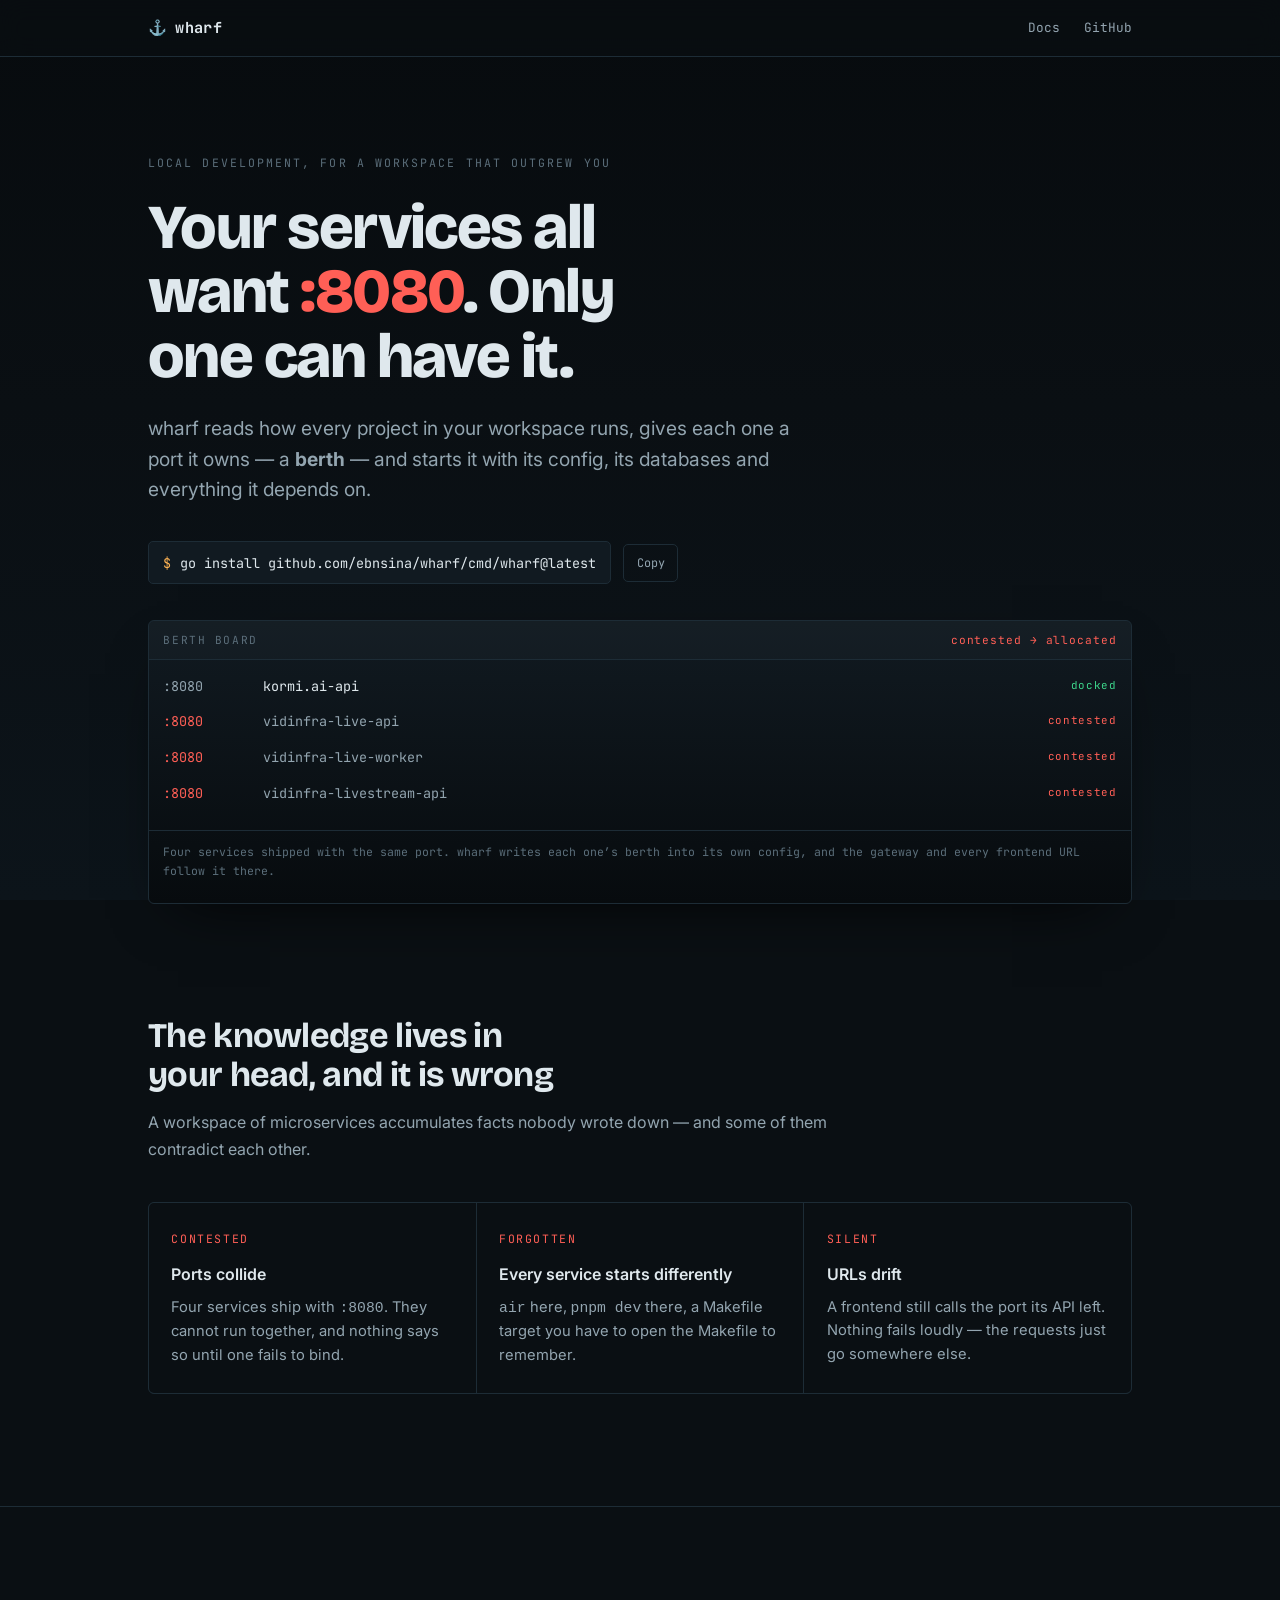
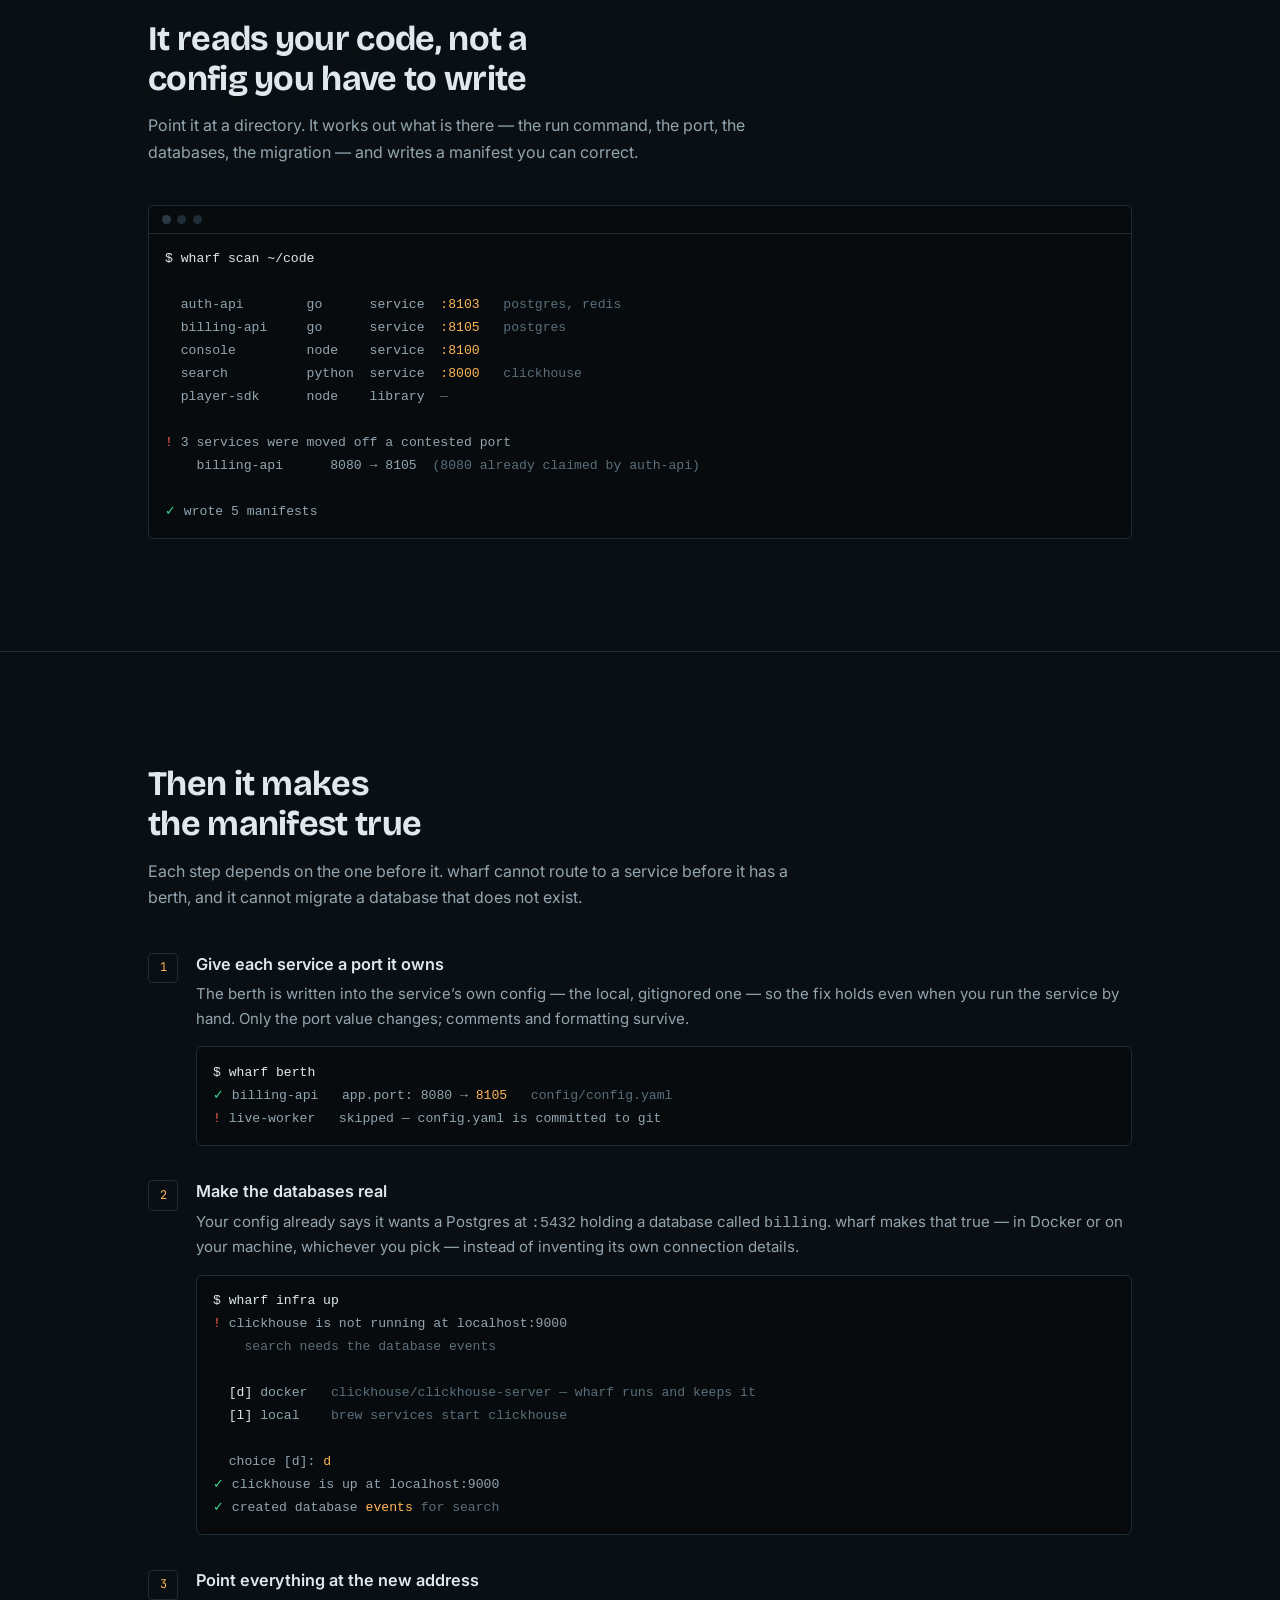
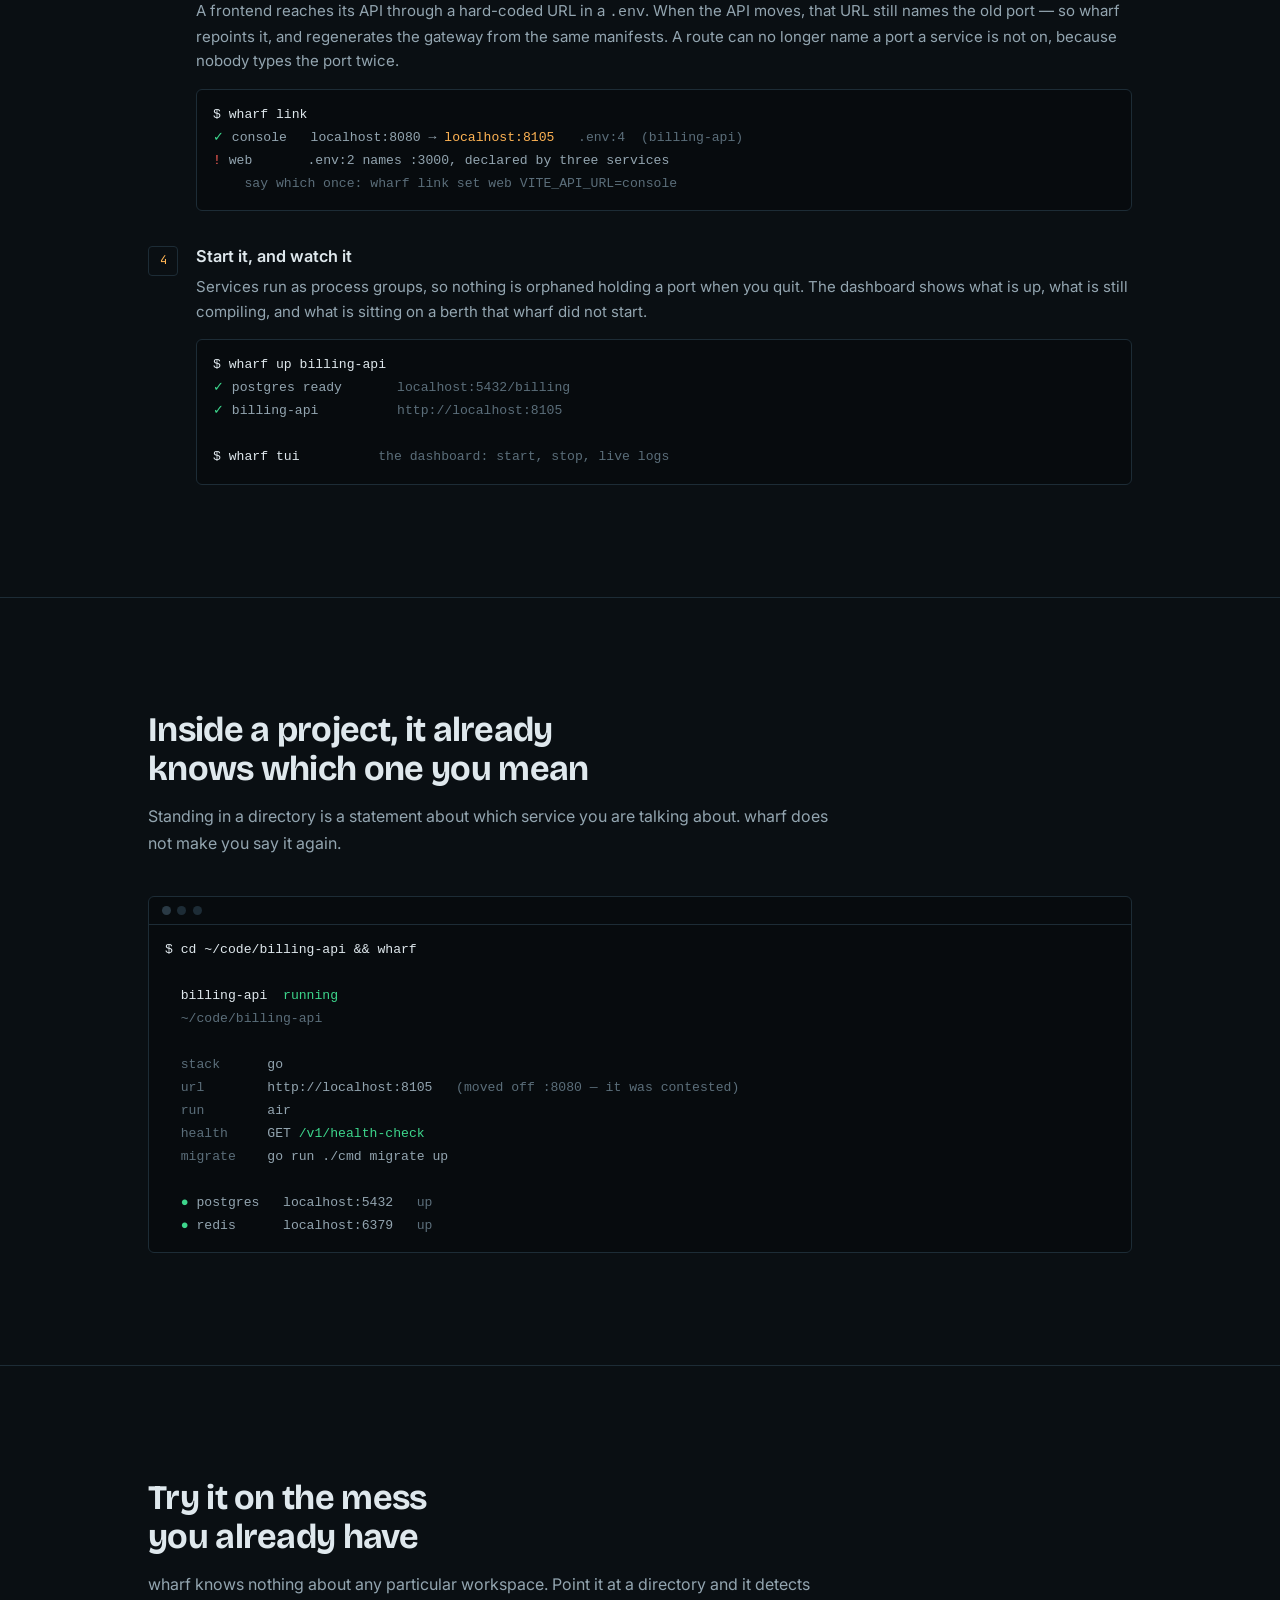
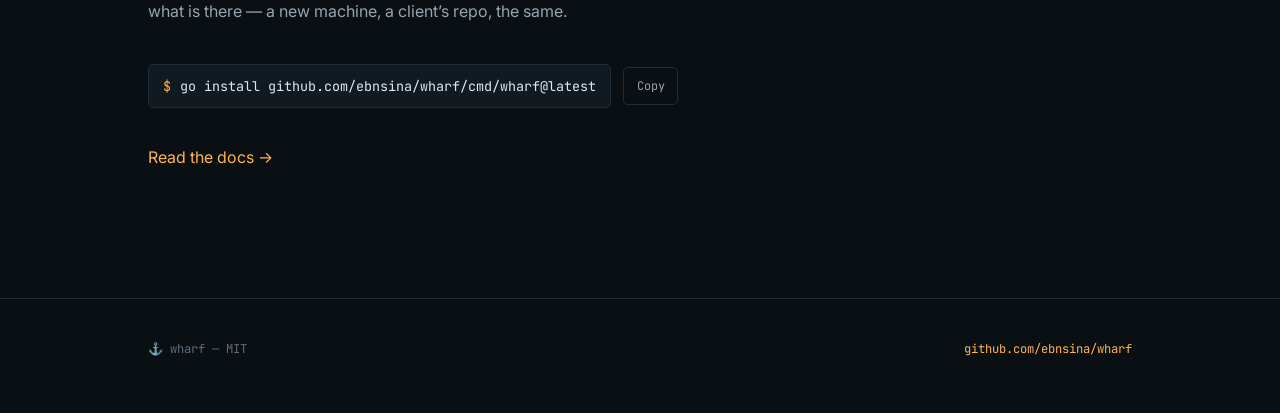
==== site/index.html @ 0d89bdb2 "Add a landing page and docs, published to GitHub Pages from site/ The palette is taken from navigati" ====
<!doctype html>
<html lang="en">
<head>
<meta charset="utf-8">
<meta name="viewport" content="width=device-width, initial-scale=1">
<title>wharf — run your local services without remembering how</title>
<meta name="description" content="wharf reads how every project in your workspace runs, gives each one a port it owns, and starts it with its config, its databases and its dependencies.">

<meta property="og:title" content="wharf — run your local services without remembering how">
<meta property="og:description" content="Your services all want :8080. Only one of them can have it.">
<meta property="og:type" content="website">

<link rel="preconnect" href="https://fonts.googleapis.com">
<link rel="preconnect" href="https://fonts.gstatic.com" crossorigin>
<link href="https://fonts.googleapis.com/css2?family=Bricolage+Grotesque:opsz,wght@12..96,700;12..96,800&family=Inter:wght@400;600&family=JetBrains+Mono:wght@400;700&display=swap" rel="stylesheet">
<link rel="stylesheet" href="style.css">
<link rel="icon" href="data:image/svg+xml,<svg xmlns=%22http://www.w3.org/2000/svg%22 viewBox=%220 0 100 100%22><text y=%22.9em%22 font-size=%2290%22>⚓</text></svg>">
</head>
<body>

<header class="masthead">
  <div class="wrap masthead__inner">
    <a class="brand" href="./"><span class="brand__mark">⚓</span>wharf</a>
    <nav class="masthead__nav">
      <a href="docs.html">Docs</a>
      <a href="https://github.com/ebnsina/wharf">GitHub</a>
    </nav>
  </div>
</header>

<main>

  <!-- Hero. The thesis is the collision, so the collision is what you see. -->
  <section class="hero">
    <div class="wrap">
      <p class="eyebrow">Local development, for a workspace that outgrew you</p>

      <h1 class="hero__title">Your services all want <em>:8080</em>. Only one can have it.</h1>

      <p class="hero__lede">
        wharf reads how every project in your workspace runs, gives each one a port
        it owns — a <strong>berth</strong> — and starts it with its config, its
        databases and everything it depends on.
      </p>

      <div class="install">
        <code class="cmd" id="install-cmd"><span class="cmd__sigil">$</span>go install github.com/ebnsina/wharf/cmd/wharf@latest</code>
        <button class="copy" type="button" data-copy="go install github.com/ebnsina/wharf/cmd/wharf@latest">Copy</button>
      </div>

      <!-- The signature: the problem, resolving itself. -->
      <div class="board" role="img" aria-label="Four services all declare port 8080. wharf keeps one on 8080 and moves the other three to ports 8105, 8107 and 8108, which they own.">
        <div class="board__bar">
          <span>Berth board</span>
          <span class="board__state" aria-hidden="true">contested → allocated</span>
        </div>

        <div class="board__rows">
          <div class="berth berth--held">
            <span class="berth__slot">:8080</span>
            <span class="berth__name">kormi.ai-api</span>
            <span class="berth__tag">docked</span>
          </div>

          <div class="berth berth--moving">
            <span class="berth__slot swap">
              <span class="swap__was">:8080</span>
              <span class="swap__now">:8105</span>
            </span>
            <span class="berth__name">vidinfra-live-api</span>
            <span class="berth__tag swap">
              <span class="swap__was">contested</span>
              <span class="swap__now">docked</span>
            </span>
          </div>

          <div class="berth berth--moving">
            <span class="berth__slot swap">
              <span class="swap__was">:8080</span>
              <span class="swap__now">:8107</span>
            </span>
            <span class="berth__name">vidinfra-live-worker</span>
            <span class="berth__tag swap">
              <span class="swap__was">contested</span>
              <span class="swap__now">docked</span>
            </span>
          </div>

          <div class="berth berth--moving">
            <span class="berth__slot swap">
              <span class="swap__was">:8080</span>
              <span class="swap__now">:8108</span>
            </span>
            <span class="berth__name">vidinfra-livestream-api</span>
            <span class="berth__tag swap">
              <span class="swap__was">contested</span>
              <span class="swap__now">docked</span>
            </span>
          </div>
        </div>

        <p class="board__note">
          Four services shipped with the same port. wharf writes each one’s berth into
          its own config, and the gateway and every frontend URL follow it there.
        </p>
      </div>
    </div>
  </section>

  <!-- The problem. Symptoms, not features: these are things that happened. -->
  <section class="band">
    <div class="wrap">
      <h2 class="band__title">The knowledge lives in your head, and it is wrong</h2>
      <p class="band__lede">
        A workspace of microservices accumulates facts nobody wrote down — and some
        of them contradict each other.
      </p>

      <div class="symptoms">
        <div class="symptom">
          <p class="symptom__mark">Contested</p>
          <h3 class="symptom__title">Ports collide</h3>
          <p class="symptom__body">
            Four services ship with <code>:8080</code>. They cannot run together, and
            nothing says so until one fails to bind.
          </p>
        </div>

        <div class="symptom">
          <p class="symptom__mark">Forgotten</p>
          <h3 class="symptom__title">Every service starts differently</h3>
          <p class="symptom__body">
            <code>air</code> here, <code>pnpm dev</code> there, a Makefile target you
            have to open the Makefile to remember.
          </p>
        </div>

        <div class="symptom">
          <p class="symptom__mark">Silent</p>
          <h3 class="symptom__title">URLs drift</h3>
          <p class="symptom__body">
            A frontend still calls the port its API left. Nothing fails loudly — the
            requests just go somewhere else.
          </p>
        </div>
      </div>
    </div>
  </section>

  <!-- What it does. Shown, not claimed. -->
  <section class="band">
    <div class="wrap">
      <h2 class="band__title">It reads your code, not a config you have to write</h2>
      <p class="band__lede">
        Point it at a directory. It works out what is there — the run command, the
        port, the databases, the migration — and writes a manifest you can correct.
      </p>

      <div class="term">
        <div class="term__bar"><span class="term__dot"></span><span class="term__dot"></span><span class="term__dot"></span></div>
<pre class="term__body"><b>$ wharf scan ~/code</b>

  auth-api        go      service  <span class="a">:8103</span>   <span class="d">postgres, redis</span>
  billing-api     go      service  <span class="a">:8105</span>   <span class="d">postgres</span>
  console         node    service  <span class="a">:8100</span>
  search          python  service  <span class="a">:8000</span>   <span class="d">clickhouse</span>
  player-sdk      node    library  <span class="d">—</span>

<span class="x">!</span> 3 services were moved off a contested port
    billing-api      8080 → 8105  <span class="d">(8080 already claimed by auth-api)</span>

<span class="o">✓</span> wrote 5 manifests
</pre>
      </div>
    </div>
  </section>

  <!-- The sequence. Numbered because it genuinely is one. -->
  <section class="band">
    <div class="wrap">
      <h2 class="band__title">Then it makes the manifest true</h2>
      <p class="band__lede">
        Each step depends on the one before it. wharf cannot route to a service before
        it has a berth, and it cannot migrate a database that does not exist.
      </p>

      <div class="steps">

        <div class="step">
          <span class="step__n">1</span>
          <div>
            <h3 class="step__title">Give each service a port it owns</h3>
            <p class="step__body">
              The berth is written into the service’s own config — the local, gitignored
              one — so the fix holds even when you run the service by hand. Only the port
              value changes; comments and formatting survive.
            </p>
            <div class="term">
<pre class="term__body"><b>$ wharf berth</b>
<span class="o">✓</span> billing-api   app.port: 8080 → <span class="a">8105</span>   <span class="d">config/config.yaml</span>
<span class="x">!</span> live-worker   skipped — config.yaml is committed to git
</pre>
            </div>
          </div>
        </div>

        <div class="step">
          <span class="step__n">2</span>
          <div>
            <h3 class="step__title">Make the databases real</h3>
            <p class="step__body">
              Your config already says it wants a Postgres at <code>:5432</code> holding
              a database called <code>billing</code>. wharf makes that true — in Docker or
              on your machine, whichever you pick — instead of inventing its own
              connection details.
            </p>
            <div class="term">
<pre class="term__body"><b>$ wharf infra up</b>
<span class="x">!</span> clickhouse is not running at localhost:9000
    <span class="d">search needs the database events</span>

  <b>[d]</b> docker   <span class="d">clickhouse/clickhouse-server — wharf runs and keeps it</span>
  <b>[l]</b> local    <span class="d">brew services start clickhouse</span>

  choice [d]: <span class="a">d</span>
<span class="o">✓</span> clickhouse is up at localhost:9000
<span class="o">✓</span> created database <span class="a">events</span> <span class="d">for search</span>
</pre>
            </div>
          </div>
        </div>

        <div class="step">
          <span class="step__n">3</span>
          <div>
            <h3 class="step__title">Point everything at the new address</h3>
            <p class="step__body">
              A frontend reaches its API through a hard-coded URL in a <code>.env</code>.
              When the API moves, that URL still names the old port — so wharf repoints
              it, and regenerates the gateway from the same manifests. A route can no
              longer name a port a service is not on, because nobody types the port twice.
            </p>
            <div class="term">
<pre class="term__body"><b>$ wharf link</b>
<span class="o">✓</span> console   localhost:8080 → <span class="a">localhost:8105</span>   <span class="d">.env:4  (billing-api)</span>
<span class="x">!</span> web       .env:2 names :3000, declared by three services
    <span class="d">say which once: wharf link set web VITE_API_URL=console</span>
</pre>
            </div>
          </div>
        </div>

        <div class="step">
          <span class="step__n">4</span>
          <div>
            <h3 class="step__title">Start it, and watch it</h3>
            <p class="step__body">
              Services run as process groups, so nothing is orphaned holding a port when
              you quit. The dashboard shows what is up, what is still compiling, and what
              is sitting on a berth that wharf did not start.
            </p>
            <div class="term">
<pre class="term__body"><b>$ wharf up billing-api</b>
<span class="o">✓</span> postgres ready       <span class="d">localhost:5432/billing</span>
<span class="o">✓</span> billing-api          <span class="d">http://localhost:8105</span>

<b>$ wharf tui</b>          <span class="d">the dashboard: start, stop, live logs</span>
</pre>
            </div>
          </div>
        </div>

      </div>
    </div>
  </section>

  <!-- Standing in a project. The smallest feature, and the one people notice. -->
  <section class="band">
    <div class="wrap">
      <h2 class="band__title">Inside a project, it already knows which one you mean</h2>
      <p class="band__lede">
        Standing in a directory is a statement about which service you are talking
        about. wharf does not make you say it again.
      </p>

      <div class="term">
        <div class="term__bar"><span class="term__dot"></span><span class="term__dot"></span><span class="term__dot"></span></div>
<pre class="term__body"><b>$ cd ~/code/billing-api && wharf</b>

  <b>billing-api</b>  <span class="o">running</span>
  <span class="d">~/code/billing-api</span>

  <span class="d">stack</span>      go
  <span class="d">url</span>        http://localhost:8105   <span class="d">(moved off :8080 — it was contested)</span>
  <span class="d">run</span>        air
  <span class="d">health</span>     GET <span class="o">/v1/health-check</span>
  <span class="d">migrate</span>    go run ./cmd migrate up

  <span class="o">●</span> postgres   localhost:5432   <span class="d">up</span>
  <span class="o">●</span> redis      localhost:6379   <span class="d">up</span>
</pre>
      </div>
    </div>
  </section>

  <section class="band">
    <div class="wrap">
      <h2 class="band__title">Try it on the mess you already have</h2>
      <p class="band__lede">
        wharf knows nothing about any particular workspace. Point it at a directory
        and it detects what is there — a new machine, a client’s repo, the same.
      </p>

      <div class="install">
        <code class="cmd"><span class="cmd__sigil">$</span>go install github.com/ebnsina/wharf/cmd/wharf@latest</code>
        <button class="copy" type="button" data-copy="go install github.com/ebnsina/wharf/cmd/wharf@latest">Copy</button>
      </div>

      <p><a href="docs.html">Read the docs →</a></p>
    </div>
  </section>

</main>

<footer class="foot">
  <div class="wrap foot__inner">
    <span>⚓ wharf — MIT</span>
    <span><a href="https://github.com/ebnsina/wharf">github.com/ebnsina/wharf</a></span>
  </div>
</footer>

<script>
  // Copy buttons. The label changes to say what happened, then reverts — a
  // button that says "Copied" forever is lying by the time you look back at it.
  document.querySelectorAll('.copy').forEach(function (button) {
    button.addEventListener('click', async function () {
      try {
        await navigator.clipboard.writeText(button.dataset.copy);
        button.textContent = 'Copied';
        button.dataset.copied = 'true';
      } catch {
        button.textContent = 'Press ⌘C';
      }
      setTimeout(function () {
        button.textContent = 'Copy';
        delete button.dataset.copied;
      }, 1600);
    });
  });
</script>

</body>
</html>
---- site/style.css ----
/* wharf — harbour at night.
 *
 * The palette is taken from navigation lights, because that is the vocabulary
 * the product already speaks: a berth is a numbered slot, port is red,
 * starboard is green, and a beacon is amber. Those three colours already mean
 * contested, docked, and marked — so the page can use colour to say something
 * true rather than to decorate.
 */

:root {
  --harbour:      #0A0F13;
  --harbour-deep: #070B0E;
  --deck:         #111A21;
  --deck-high:    #16222B;
  --hairline:     #1D2C36;

  --fog:          #DFE8ED;
  --fog-dim:      #93A5B0;
  --fog-faint:    #5B6E7A;

  --beacon:       #FFB454;  /* the berth marker, and the one accent */
  --port:         #FF5F56;  /* contested, failed */
  --starboard:    #3DD68C;  /* docked, running */

  --mono: "JetBrains Mono", ui-monospace, SFMono-Regular, Menlo, monospace;
  --display: "Bricolage Grotesque", "Inter", system-ui, sans-serif;
  --body: "Inter", system-ui, -apple-system, sans-serif;

  --measure: 68ch;
  --gutter: clamp(1.25rem, 4vw, 3rem);
  --rhythm: clamp(4rem, 9vw, 7rem);
}

*, *::before, *::after { box-sizing: border-box; }

html { scroll-behavior: smooth; }
@media (prefers-reduced-motion: reduce) {
  html { scroll-behavior: auto; }
}

body {
  margin: 0;
  background: var(--harbour);
  color: var(--fog);
  font-family: var(--body);
  font-size: 16px;
  line-height: 1.65;
  -webkit-font-smoothing: antialiased;

  /* A faint horizon: the water is lighter than the sky at the bottom of a
     harbour at night. It replaces the usual radial "glow" blob. */
  background-image:
    linear-gradient(180deg, var(--harbour-deep) 0%, var(--harbour) 45%, #0C141A 100%);
  background-attachment: fixed;
}

a { color: var(--beacon); text-decoration: none; }
a:hover { text-decoration: underline; text-underline-offset: 3px; }

:focus-visible {
  outline: 2px solid var(--beacon);
  outline-offset: 3px;
  border-radius: 2px;
}

.wrap {
  width: 100%;
  max-width: 1080px;
  margin-inline: auto;
  padding-inline: var(--gutter);
}

/* ---------------------------------------------------------------- masthead */

.masthead {
  position: sticky;
  top: 0;
  z-index: 20;
  backdrop-filter: blur(12px);
  background: rgba(10, 15, 19, 0.72);
  border-bottom: 1px solid var(--hairline);
}

.masthead__inner {
  display: flex;
  align-items: center;
  justify-content: space-between;
  gap: 1rem;
  height: 56px;
}

.brand {
  display: inline-flex;
  align-items: baseline;
  gap: 0.5rem;
  font-family: var(--mono);
  font-weight: 700;
  font-size: 0.95rem;
  letter-spacing: 0.02em;
  color: var(--fog);
}
.brand:hover { text-decoration: none; }
.brand__mark { color: var(--beacon); }

.masthead__nav {
  display: flex;
  gap: 1.5rem;
  font-family: var(--mono);
  font-size: 0.8rem;
}
.masthead__nav a { color: var(--fog-dim); }
.masthead__nav a:hover { color: var(--fog); text-decoration: none; }
.masthead__nav a[aria-current="page"] { color: var(--beacon); }

/* ------------------------------------------------------------------- hero */

.hero { padding-block: clamp(3.5rem, 8vw, 6rem) 0; }

.eyebrow {
  font-family: var(--mono);
  font-size: 0.72rem;
  letter-spacing: 0.18em;
  text-transform: uppercase;
  color: var(--fog-faint);
  margin: 0 0 1.5rem;
}

.hero__title {
  font-family: var(--display);
  font-weight: 800;
  font-size: clamp(2.1rem, 6vw, 3.9rem);
  line-height: 1.03;
  letter-spacing: -0.025em;
  margin: 0 0 1.5rem;
  max-width: 18ch;
  text-wrap: balance;
}
.hero__title em {
  font-style: normal;
  color: var(--port);
}

.hero__lede {
  font-size: clamp(1.02rem, 1.7vw, 1.2rem);
  line-height: 1.6;
  color: var(--fog-dim);
  max-width: 54ch;
  margin: 0 0 2.25rem;
}

/* ------------------------------------------------------------- the signature
 *
 * The berth board. Not a screenshot and not a stat row: the page opens with the
 * problem the tool exists for, and resolves it in front of you. Four services
 * declare the same port; three of them cannot have it; wharf moves them.
 */

.board {
  border: 1px solid var(--hairline);
  border-radius: 6px;
  background: linear-gradient(180deg, var(--deck) 0%, var(--harbour-deep) 100%);
  overflow: hidden;
  font-family: var(--mono);
  font-size: clamp(0.72rem, 1.5vw, 0.84rem);
  box-shadow: 0 24px 60px -30px rgba(0, 0, 0, 0.9);
}

.board__bar {
  display: flex;
  align-items: center;
  justify-content: space-between;
  gap: 1rem;
  padding: 0.6rem 0.9rem;
  border-bottom: 1px solid var(--hairline);
  background: rgba(255, 255, 255, 0.015);
  color: var(--fog-faint);
  font-size: 0.7rem;
  letter-spacing: 0.14em;
  text-transform: uppercase;
}

.board__state {
  color: var(--port);
  letter-spacing: 0.08em;
  text-transform: none;
  animation: state-swap 13s steps(1, end) infinite;
}

.board__rows { padding: 0.5rem 0; }

.berth {
  display: grid;
  grid-template-columns: 5.5rem 1fr auto;
  align-items: center;
  gap: 0.75rem;
  padding: 0.42rem 0.9rem;
  white-space: nowrap;
}

.berth__slot {
  color: var(--fog-faint);
  font-variant-numeric: tabular-nums;
}

.berth__name {
  color: var(--fog-dim);
  overflow: hidden;
  text-overflow: ellipsis;
}

.berth__tag {
  font-size: 0.68rem;
  letter-spacing: 0.06em;
}

/* The three contested rows carry the whole idea, so they are the only thing on
   the page that moves — and what moves is the *number*. Watching :8080 become
   :8105 is the argument; recolouring a port that already reads :8105 would be
   decoration pretending to be one.

   The two states are stacked in the same grid cell so the row cannot reflow as
   they swap, and they are staggered so you read them one at a time. */
.swap {
  display: inline-grid;
  vertical-align: baseline;
}
.swap > * {
  grid-area: 1 / 1;
}

.swap__was { color: var(--port); }
.swap__now { color: var(--beacon); opacity: 0; }

.berth__tag .swap__was { color: var(--port); }
.berth__tag .swap__now { color: var(--starboard); }

.berth--moving .swap__was { animation: fade-out 13s ease-in-out infinite; }
.berth--moving .swap__now { animation: fade-in  13s ease-in-out infinite; }
.berth--moving .berth__name { animation: name-move 13s ease-in-out infinite; }

.berth--moving:nth-of-type(2) .swap__was,
.berth--moving:nth-of-type(2) .swap__now,
.berth--moving:nth-of-type(2) .berth__name { animation-delay: 0.5s; }

.berth--moving:nth-of-type(3) .swap__was,
.berth--moving:nth-of-type(3) .swap__now,
.berth--moving:nth-of-type(3) .berth__name { animation-delay: 1s; }

.berth--held .berth__slot { color: var(--fog-dim); }
.berth--held .berth__name { color: var(--fog); }
.berth--held .berth__tag  { color: var(--starboard); }

/* The collision holds long enough to be read — three rows, all claiming the same
   port — before it resolves. A swap you cannot follow is a flicker. */
@keyframes fade-out {
  0%, 38%   { opacity: 1; }
  46%, 90%  { opacity: 0; }
  100%      { opacity: 1; }
}
@keyframes fade-in {
  0%, 38%   { opacity: 0; }
  46%, 90%  { opacity: 1; }
  100%      { opacity: 0; }
}
@keyframes name-move {
  0%, 38%   { color: var(--fog-faint); }
  46%, 90%  { color: var(--fog); }
  100%      { color: var(--fog-faint); }
}
@keyframes state-swap {
  0%, 38%   { color: var(--port); }
  46%, 90%  { color: var(--starboard); }
  100%      { color: var(--port); }
}

/* The animation is the argument, not the content. Without it the board still
   reads — it simply shows the resolved state, which is the outcome anyone
   arriving here wants to see. */
@media (prefers-reduced-motion: reduce) {
  .berth--moving .swap__was,
  .berth--moving .swap__now,
  .berth--moving .berth__name,
  .board__state { animation: none; }

  .berth--moving .swap__was { opacity: 0; }
  .berth--moving .swap__now { opacity: 1; }
  .berth--moving .berth__name { color: var(--fog); }
  .board__state { color: var(--starboard); }
}

.board__note {
  padding: 0.7rem 0.9rem;
  border-top: 1px solid var(--hairline);
  color: var(--fog-faint);
  font-size: 0.72rem;
}

/* ---------------------------------------------------------------- install */

.install {
  display: flex;
  flex-wrap: wrap;
  align-items: center;
  gap: 0.75rem;
  margin-block: 2.25rem;
}

.cmd {
  display: inline-flex;
  align-items: center;
  gap: 0.6rem;
  font-family: var(--mono);
  font-size: 0.84rem;
  padding: 0.6rem 0.85rem;
  border: 1px solid var(--hairline);
  border-radius: 5px;
  background: var(--deck);
  color: var(--fog);
  white-space: nowrap;
  overflow-x: auto;
  max-width: 100%;
}
.cmd__sigil { color: var(--beacon); user-select: none; }

.copy {
  font-family: var(--mono);
  font-size: 0.74rem;
  padding: 0.62rem 0.8rem;
  border: 1px solid var(--hairline);
  border-radius: 5px;
  background: transparent;
  color: var(--fog-dim);
  cursor: pointer;
  transition: color 120ms ease, border-color 120ms ease;
}
.copy:hover { color: var(--fog); border-color: var(--fog-faint); }
.copy[data-copied="true"] { color: var(--starboard); border-color: var(--starboard); }

/* --------------------------------------------------------------- sections */

.band { padding-block: var(--rhythm); }
.band + .band { border-top: 1px solid var(--hairline); }

.band__title {
  font-family: var(--display);
  font-weight: 700;
  font-size: clamp(1.5rem, 3.4vw, 2.15rem);
  letter-spacing: -0.02em;
  line-height: 1.15;
  margin: 0 0 0.9rem;
  max-width: 22ch;
  text-wrap: balance;
}

.band__lede {
  color: var(--fog-dim);
  max-width: var(--measure);
  margin: 0 0 2.5rem;
}

/* Symptoms, not features. Each one is a thing that actually happened in a real
   workspace, which is why they are stated as complaints rather than benefits. */
.symptoms {
  display: grid;
  gap: 1px;
  background: var(--hairline);
  border: 1px solid var(--hairline);
  border-radius: 6px;
  overflow: hidden;
  grid-template-columns: repeat(auto-fit, minmax(min(260px, 100%), 1fr));
}

.symptom {
  background: var(--harbour);
  padding: 1.6rem 1.4rem;
}

.symptom__mark {
  font-family: var(--mono);
  font-size: 0.72rem;
  letter-spacing: 0.14em;
  text-transform: uppercase;
  color: var(--port);
  margin: 0 0 0.85rem;
}

.symptom__title {
  font-size: 1rem;
  font-weight: 600;
  margin: 0 0 0.5rem;
  color: var(--fog);
}

.symptom__body {
  margin: 0;
  color: var(--fog-dim);
  font-size: 0.92rem;
  line-height: 1.6;
}

/* --------------------------------------------------------------- terminal */

.term {
  border: 1px solid var(--hairline);
  border-radius: 6px;
  background: var(--harbour-deep);
  font-family: var(--mono);
  font-size: clamp(0.72rem, 1.4vw, 0.82rem);
  line-height: 1.75;
  overflow-x: auto;
  margin: 0;
}

.term__bar {
  display: flex;
  align-items: center;
  gap: 0.4rem;
  padding: 0.55rem 0.8rem;
  border-bottom: 1px solid var(--hairline);
}
.term__dot {
  width: 9px; height: 9px; border-radius: 50%;
  background: var(--hairline);
}
.term__dot:first-child { background: #2A3A45; }

.term__body {
  padding: 0.9rem 1rem;
  margin: 0;
  white-space: pre;
  color: var(--fog-dim);
}

.term__body b { color: var(--fog); font-weight: 400; }
.o { color: var(--starboard); }   /* ok */
.x { color: var(--port); }        /* problem */
.a { color: var(--beacon); }      /* the thing wharf decided */
.d { color: var(--fog-faint); }   /* aside */

/* ------------------------------------------------------------------ steps */

.steps { display: grid; gap: 2rem; }

.step {
  display: grid;
  grid-template-columns: auto 1fr;
  gap: 1.1rem;
  align-items: start;
}

/* Numbered because these genuinely are a sequence — you cannot start a service
   before wharf knows how, and you cannot route to it before it has a berth. */
.step__n {
  font-family: var(--mono);
  font-size: 0.75rem;
  color: var(--beacon);
  border: 1px solid var(--hairline);
  border-radius: 4px;
  width: 1.9rem;
  height: 1.9rem;
  display: grid;
  place-items: center;
  margin-top: 0.15rem;
}

.step__title {
  font-size: 1.02rem;
  font-weight: 600;
  margin: 0 0 0.3rem;
}
.step__body {
  margin: 0 0 0.9rem;
  color: var(--fog-dim);
  font-size: 0.94rem;
}

/* ------------------------------------------------------------------ footer */

.foot {
  border-top: 1px solid var(--hairline);
  padding-block: 2.5rem 3.5rem;
  color: var(--fog-faint);
  font-family: var(--mono);
  font-size: 0.76rem;
}
.foot__inner {
  display: flex;
  flex-wrap: wrap;
  gap: 1rem;
  justify-content: space-between;
  align-items: center;
}

/* -------------------------------------------------------------- docs page */

.docs {
  display: grid;
  grid-template-columns: 200px 1fr;
  gap: clamp(2rem, 5vw, 4rem);
  padding-block: 3rem 5rem;
  align-items: start;
}

.toc {
  position: sticky;
  top: 80px;
  font-family: var(--mono);
  font-size: 0.78rem;
}
.toc h2 {
  font-size: 0.7rem;
  letter-spacing: 0.16em;
  text-transform: uppercase;
  color: var(--fog-faint);
  margin: 0 0 0.9rem;
  font-weight: 500;
}
.toc ol {
  list-style: none;
  margin: 0;
  padding: 0;
  display: grid;
  gap: 0.05rem;
}
.toc a {
  display: block;
  color: var(--fog-dim);
  padding: 0.28rem 0;
  border-left: 2px solid transparent;
  padding-left: 0.7rem;
  margin-left: -0.7rem;
}
.toc a:hover {
  color: var(--fog);
  border-left-color: var(--hairline);
  text-decoration: none;
}

.prose { max-width: var(--measure); min-width: 0; }

.prose h2 {
  font-family: var(--display);
  font-weight: 700;
  font-size: clamp(1.35rem, 3vw, 1.8rem);
  letter-spacing: -0.018em;
  margin: 3.5rem 0 0.9rem;
  scroll-margin-top: 80px;
}
.prose h2:first-child { margin-top: 0; }

.prose h3 {
  font-size: 1rem;
  font-weight: 600;
  margin: 2rem 0 0.6rem;
  color: var(--fog);
  scroll-margin-top: 80px;
}

.prose p { color: var(--fog-dim); margin: 0 0 1.1rem; }
.prose ul { color: var(--fog-dim); padding-left: 1.1rem; margin: 0 0 1.1rem; }
.prose li { margin-bottom: 0.4rem; }
.prose strong { color: var(--fog); font-weight: 600; }

.prose code {
  font-family: var(--mono);
  font-size: 0.86em;
  background: var(--deck);
  border: 1px solid var(--hairline);
  border-radius: 3px;
  padding: 0.1em 0.35em;
  color: var(--fog);
}
.prose .term { margin: 0 0 1.4rem; }
.prose .term code { background: none; border: 0; padding: 0; }

/* A note is a caveat the reader needs before they run something, not a decorative
   callout — so it is marked in beacon, the colour of a thing to look at. */
.note {
  border-left: 2px solid var(--beacon);
  padding: 0.15rem 0 0.15rem 1rem;
  margin: 0 0 1.4rem;
  color: var(--fog-dim);
  font-size: 0.94rem;
}
.note strong { color: var(--beacon); font-weight: 600; }

.cmdlist {
  border: 1px solid var(--hairline);
  border-radius: 6px;
  overflow: hidden;
  margin: 0 0 1.4rem;
}
.cmdrow {
  display: grid;
  grid-template-columns: minmax(9rem, auto) 1fr;
  gap: 1rem;
  padding: 0.7rem 0.9rem;
  font-size: 0.9rem;
  align-items: baseline;
}
.cmdrow + .cmdrow { border-top: 1px solid var(--hairline); }
.cmdrow code {
  font-family: var(--mono);
  font-size: 0.8rem;
  color: var(--beacon);
  background: none;
  border: 0;
  padding: 0;
}
.cmdrow span { color: var(--fog-dim); }

/* ------------------------------------------------------------- responsive */

@media (max-width: 860px) {
  .docs { grid-template-columns: 1fr; }
  .toc {
    position: static;
    border-bottom: 1px solid var(--hairline);
    padding-bottom: 1.5rem;
  }
  .toc ol {
    grid-auto-flow: column;
    grid-auto-columns: max-content;
    gap: 1rem;
    overflow-x: auto;
    padding-bottom: 0.5rem;
  }
  .toc a { border-left: 0; padding-left: 0; margin-left: 0; }
}

@media (max-width: 560px) {
  .berth { grid-template-columns: 4.5rem 1fr; }
  .berth__tag { grid-column: 2; font-size: 0.66rem; }
  .masthead__nav { gap: 1rem; }
}
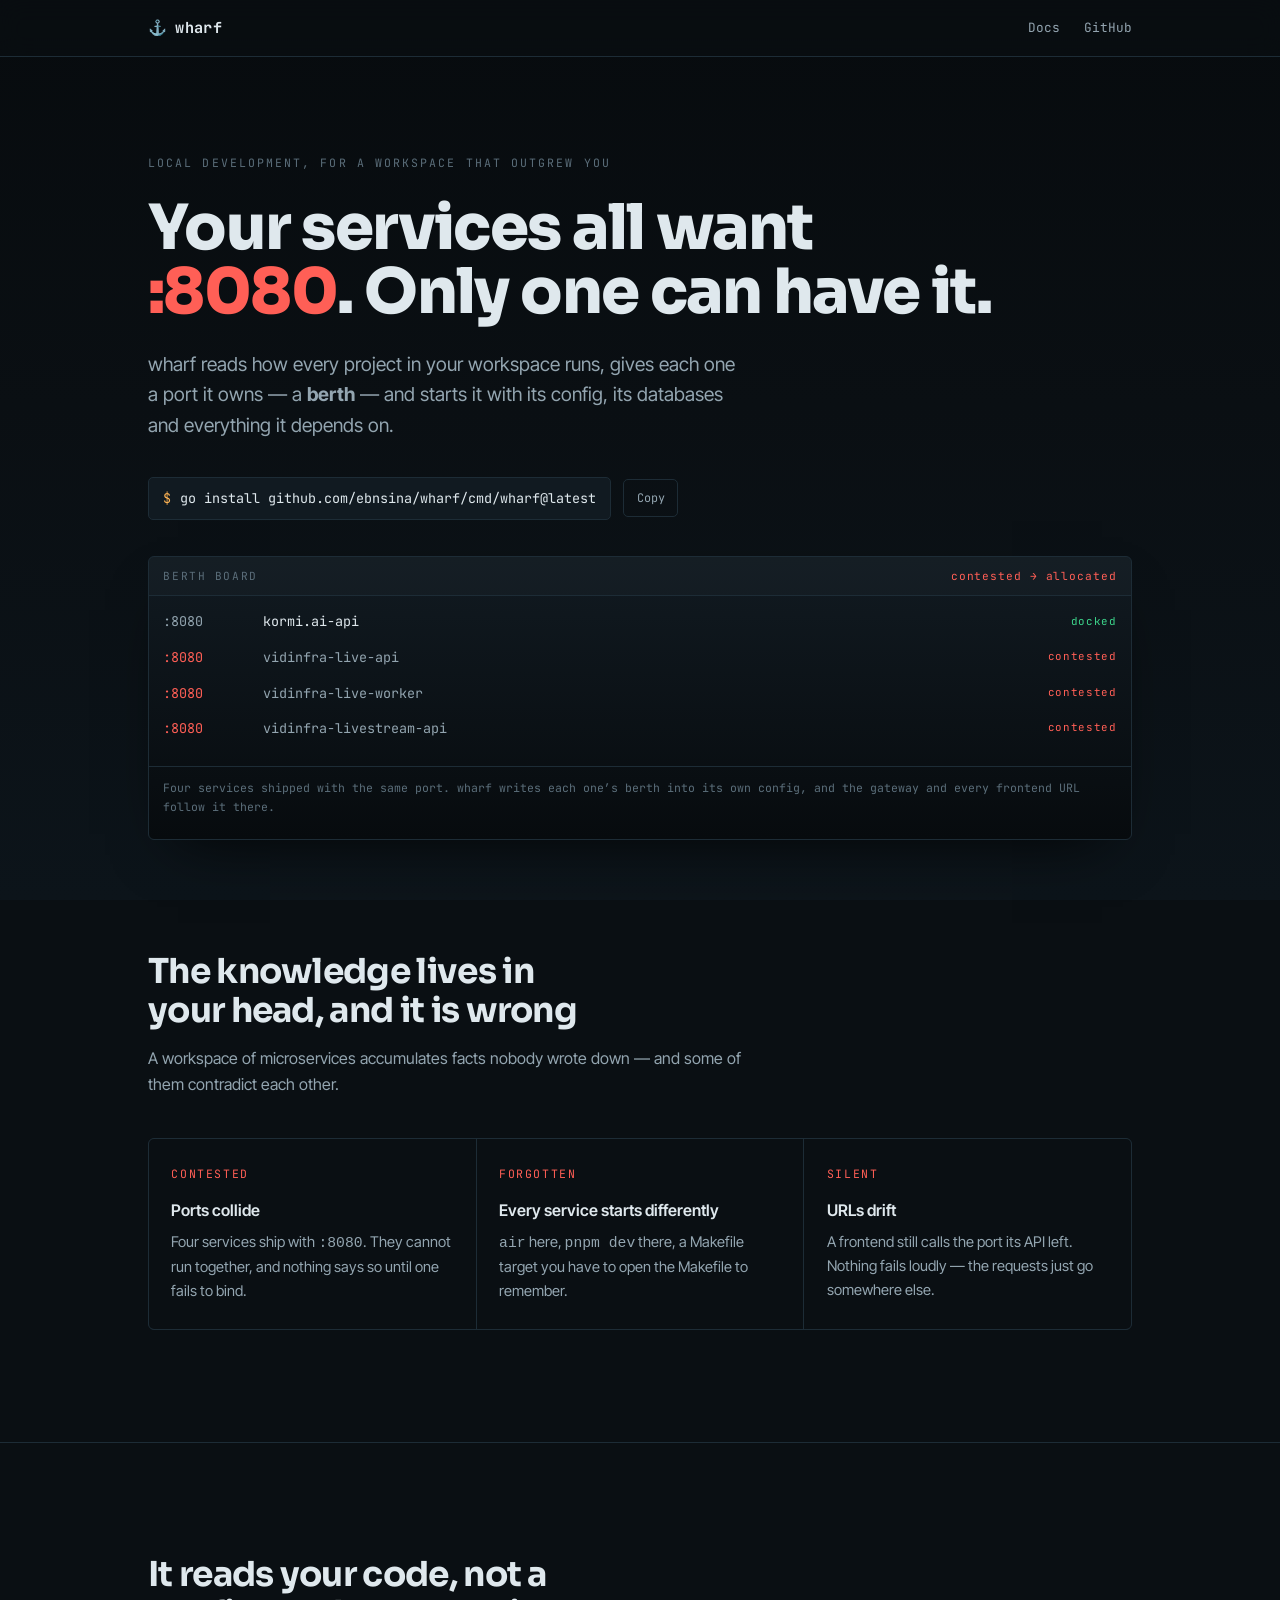
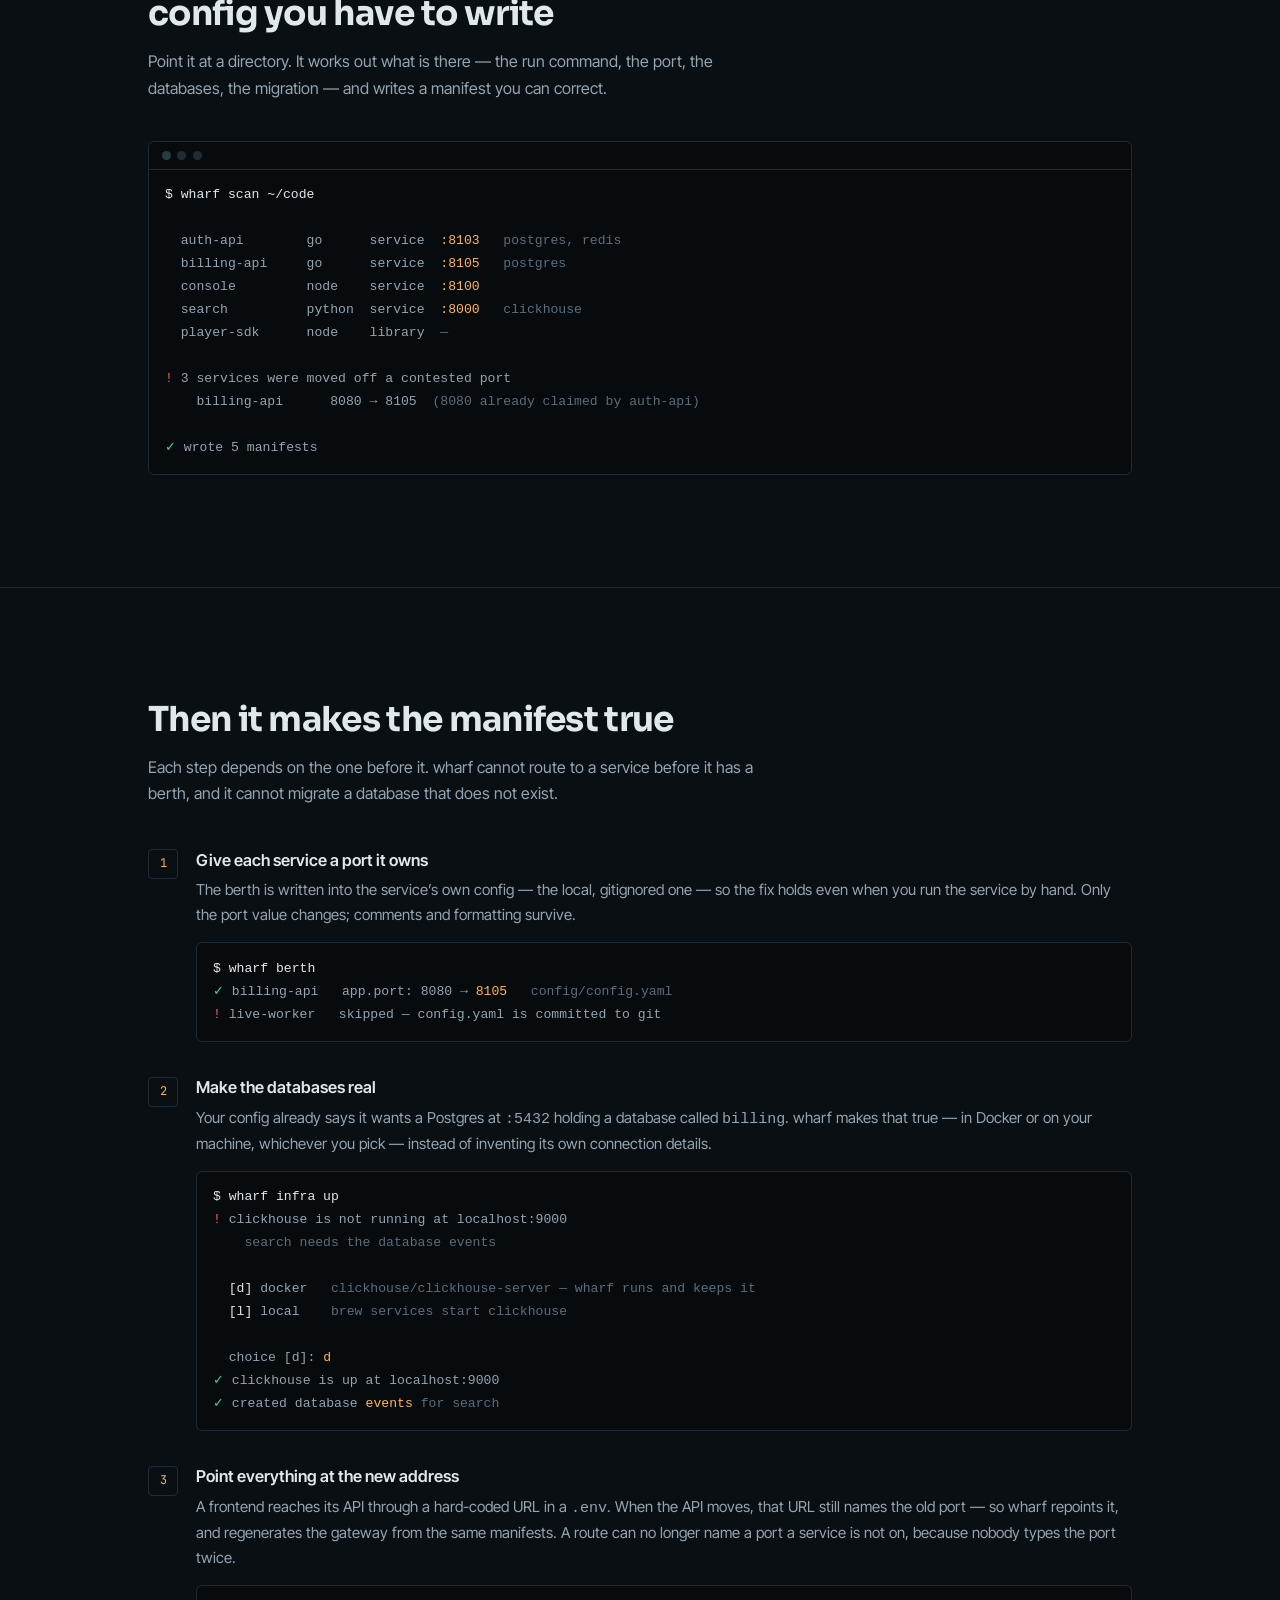
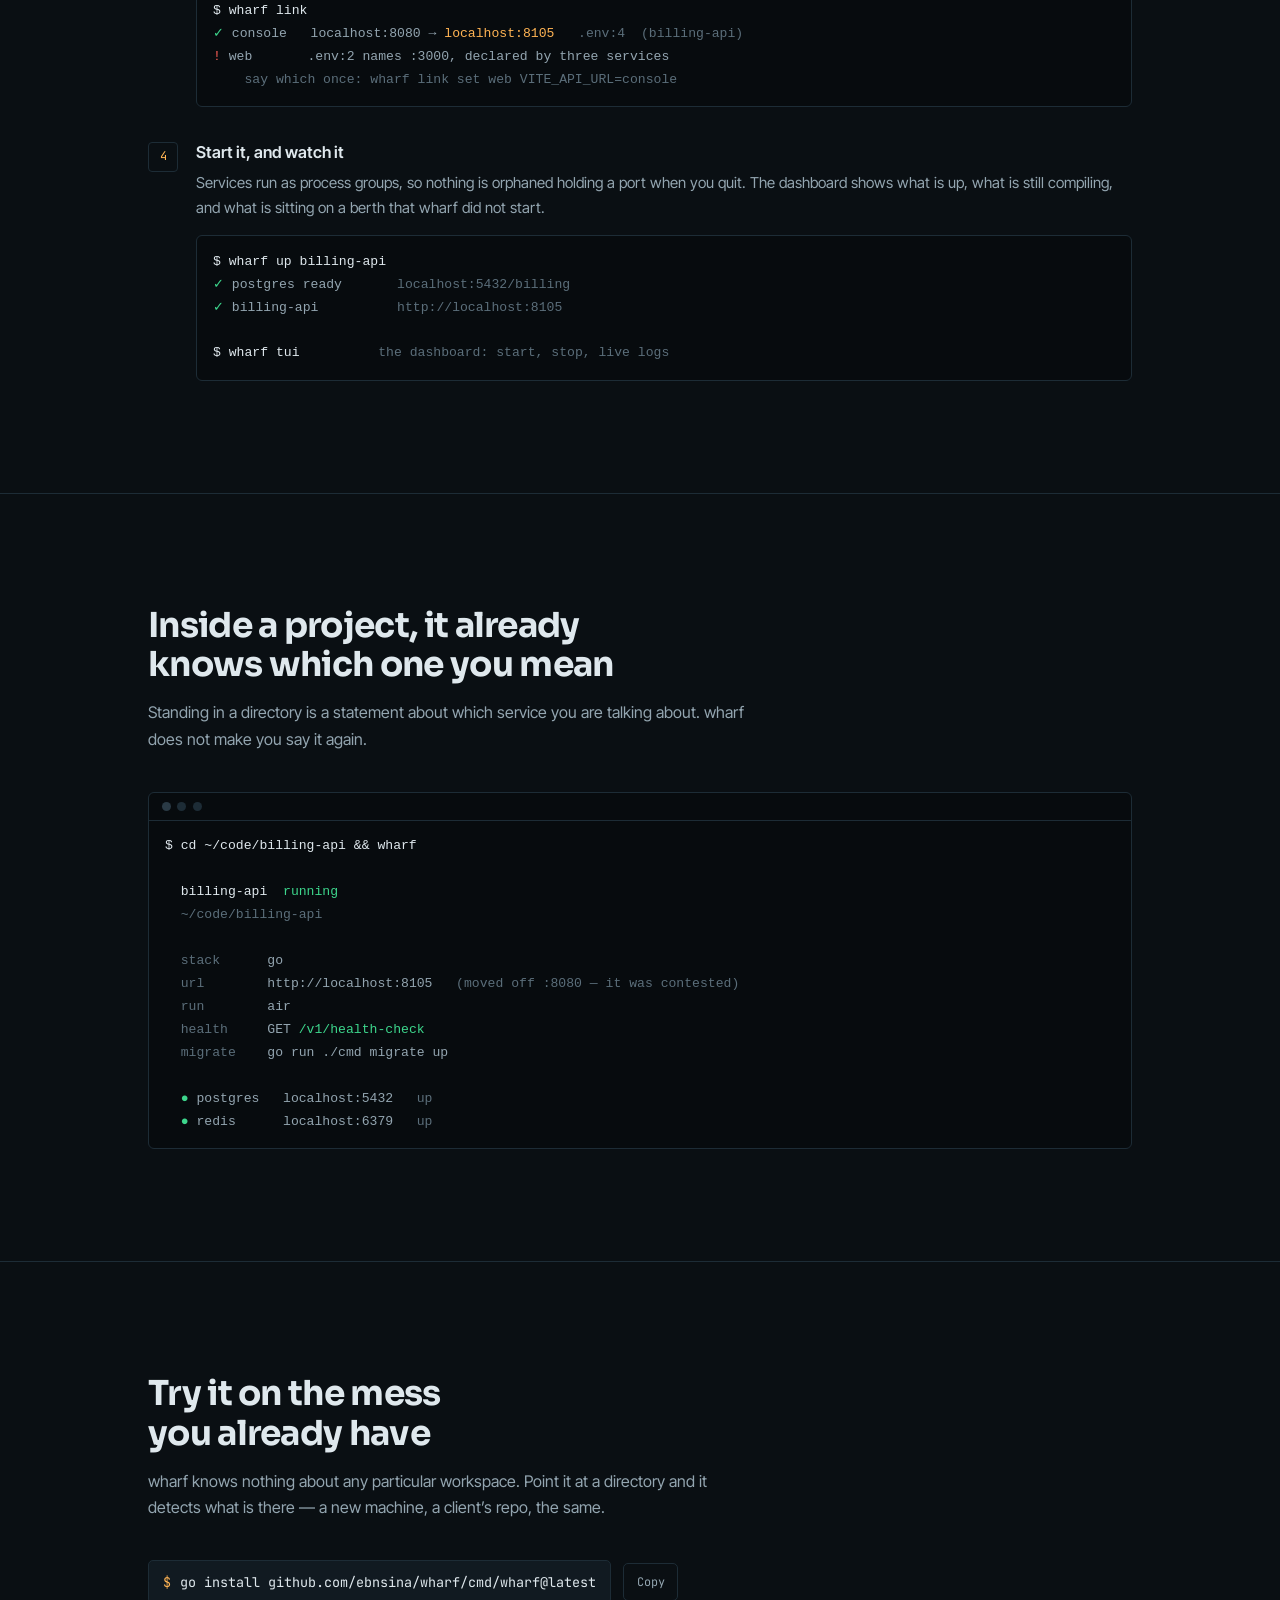
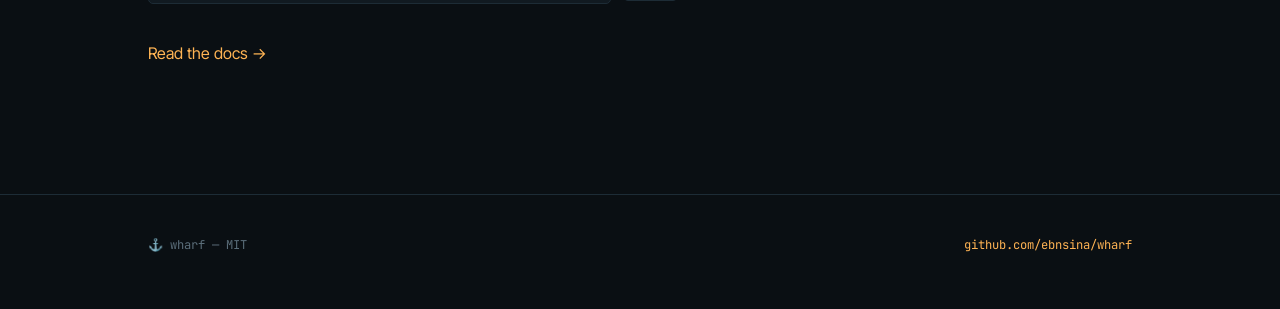
==== commit afb1233f: "Set headings in Sora and body in Inter Tight Sora's geometry carries more authority at display sizes" ====
--- a/site/index.html
+++ b/site/index.html
@@ -12,7 +12,7 @@
 
 <link rel="preconnect" href="https://fonts.googleapis.com">
 <link rel="preconnect" href="https://fonts.gstatic.com" crossorigin>
-<link href="https://fonts.googleapis.com/css2?family=Bricolage+Grotesque:opsz,wght@12..96,700;12..96,800&family=Inter:wght@400;600&family=JetBrains+Mono:wght@400;700&display=swap" rel="stylesheet">
+<link href="https://fonts.googleapis.com/css2?family=Sora:wght@600;700;800&family=Inter+Tight:wght@400;500;600&family=JetBrains+Mono:wght@400;700&display=swap" rel="stylesheet">
 <link rel="stylesheet" href="style.css">
 <link rel="icon" href="data:image/svg+xml,<svg xmlns=%22http://www.w3.org/2000/svg%22 viewBox=%220 0 100 100%22><text y=%22.9em%22 font-size=%2290%22>⚓</text></svg>">
 </head>
--- a/site/style.css
+++ b/site/style.css
@@ -23,8 +23,8 @@
   --starboard:    #3DD68C;  /* docked, running */
 
   --mono: "JetBrains Mono", ui-monospace, SFMono-Regular, Menlo, monospace;
-  --display: "Bricolage Grotesque", "Inter", system-ui, sans-serif;
-  --body: "Inter", system-ui, -apple-system, sans-serif;
+  --display: "Sora", system-ui, sans-serif;
+  --body: "Inter Tight", "Inter", system-ui, -apple-system, sans-serif;
 
   --measure: 68ch;
   --gutter: clamp(1.25rem, 4vw, 3rem);
